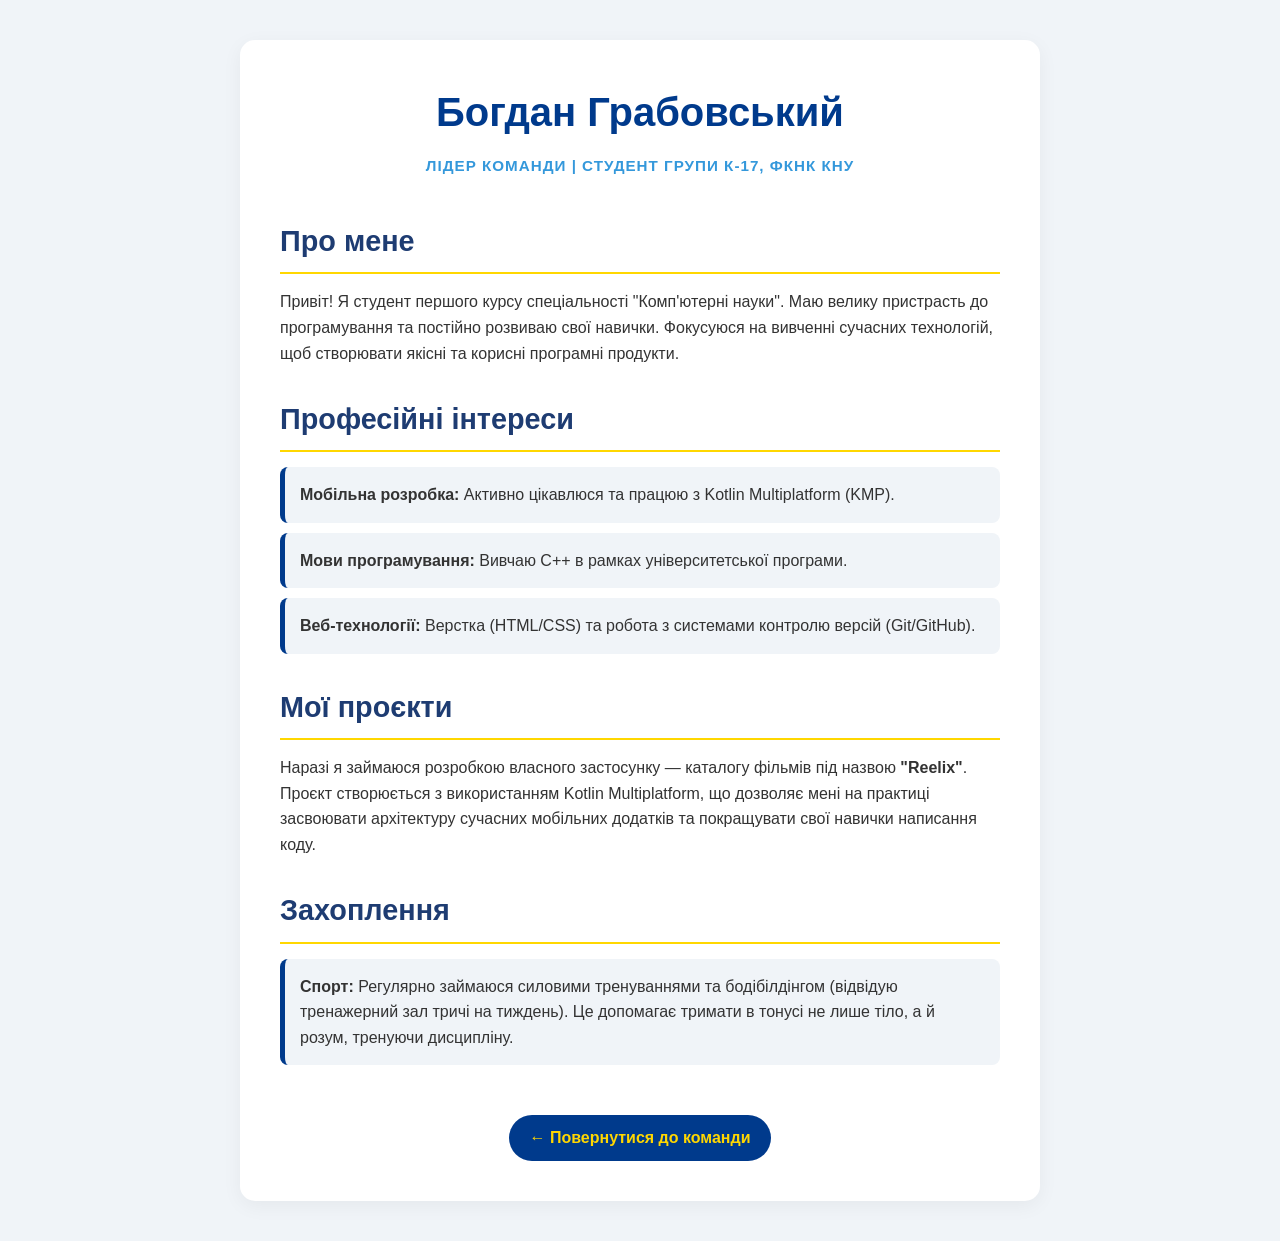
==== bohdan.html @ 6171f7dc "Add Bohdan profile page and update main page link" ====
<!DOCTYPE html>
<html lang="uk">
<head>
    <meta charset="UTF-8">
    <meta name="viewport" content="width=device-width, initial-scale=1.0">
    <title>Богдан Грабовський | Super Coders Team</title>
    <link rel="stylesheet" href="style.css">
    
    <style>
        .profile-container {
            max-width: 800px;
            margin: 40px auto;
            background: white;
            padding: 40px;
            border-radius: 15px;
            box-shadow: 0 5px 20px rgba(0, 0, 0, 0.05);
        }
        .profile-header {
            text-align: center;
            margin-bottom: 40px;
        }
        .profile-header h1 {
            color: #003a8c;
            font-size: 2.5rem;
            margin-bottom: 10px;
        }
        .profile-section {
            margin-bottom: 30px;
        }
        .profile-section h2 {
            color: #1e3c72;
            border-bottom: 2px solid #ffd700;
            padding-bottom: 8px;
            margin-bottom: 15px;
            text-align: left;
            font-size: 1.8rem;
        }
        .info-list {
            list-style-type: none;
        }
        .info-list li {
            background: #f0f4f8;
            margin-bottom: 10px;
            padding: 15px;
            border-radius: 8px;
            border-left: 5px solid #003a8c;
        }
        .back-link {
            display: inline-block;
            margin-top: 20px;
            padding: 10px 20px;
            background-color: #003a8c;
            color: #ffd700;
            text-decoration: none;
            border-radius: 25px;
            font-weight: bold;
            transition: opacity 0.3s ease;
        }
        .back-link:hover {
            opacity: 0.9;
        }
    </style>
</head>
<body>
    <main class="profile-container">
        <div class="profile-header">
            <h1>Богдан Грабовський</h1>
            <p class="role">Лідер команди | Студент групи К-17, ФКНК КНУ</p>
        </div>

        <div class="profile-section">
            <h2>Про мене</h2>
            <p>Привіт! Я студент першого курсу спеціальності "Комп'ютерні науки". Маю велику пристрасть до програмування та постійно розвиваю свої навички. Фокусуюся на вивченні сучасних технологій, щоб створювати якісні та корисні програмні продукти.</p>
        </div>

        <div class="profile-section">
            <h2>Професійні інтереси</h2>
            <ul class="info-list">
                <li><strong>Мобільна розробка:</strong> Активно цікавлюся та працюю з Kotlin Multiplatform (KMP).</li>
                <li><strong>Мови програмування:</strong> Вивчаю C++ в рамках університетської програми.</li>
                <li><strong>Веб-технології:</strong> Верстка (HTML/CSS) та робота з системами контролю версій (Git/GitHub).</li>
            </ul>
        </div>

        <div class="profile-section">
            <h2>Мої проєкти</h2>
            <p>Наразі я займаюся розробкою власного застосунку — каталогу фільмів під назвою <strong>"Reelix"</strong>. Проєкт створюється з використанням Kotlin Multiplatform, що дозволяє мені на практиці засвоювати архітектуру сучасних мобільних додатків та покращувати свої навички написання коду.</p>
        </div>

        <div class="profile-section">
            <h2>Захоплення</h2>
            <ul class="info-list">
                <li><strong>Спорт:</strong> Регулярно займаюся силовими тренуваннями та бодібілдінгом (відвідую тренажерний зал тричі на тиждень). Це допомагає тримати в тонусі не лише тіло, а й розум, тренуючи дисципліну.</li>
            </ul>
        </div>

        <div style="text-align: center;">
            <a href="index.html" class="back-link">← Повернутися до команди</a>
        </div>
    </main>
</body>
</html>
---- style.css ----
* {
    margin: 0;
    padding: 0;
    box-sizing: border-box;
    font-family: 'Segoe UI', Tahoma, Geneva, Verdana, sans-serif;
}

body {
    background-color: #f0f4f8;
    color: #333;
    line-height: 1.6;
}


.hero {
    background-color: #003a8c;
    color: #ffd700;
    text-align: center;
    padding: 60px 20px;
    box-shadow: 0 4px 10px rgba(0, 0, 0, 0.2);
}

.hero h1 {
    font-size: 3rem;
    margin-bottom: 10px;
    letter-spacing: 2px;
    text-transform: uppercase;
}

.subtitle {
    font-size: 1.2rem;
    opacity: 0.9;
}

main {
    max-width: 1100px;
    margin: 40px auto;
    padding: 0 20px;
}

h2 {
    text-align: center;
    color: #1e3c72;
    margin-bottom: 30px;
    font-size: 2.2rem;
}

.about-us {
    background: white;
    padding: 40px;
    border-radius: 15px;
    box-shadow: 0 5px 20px rgba(0, 0, 0, 0.05);
    margin-bottom: 60px;
    text-align: center;
    font-size: 1.15rem;
    color: #444;
}

.cards-container {
    display: flex;
    justify-content: center;
    gap: 30px;
    flex-wrap: wrap;
}

.team-card {
    background: white;
    flex: 1;
    min-width: 280px;
    max-width: 330px;
    padding: 30px 20px;
    border-radius: 20px;
    text-align: center;
    box-shadow: 0 5px 15px rgba(0, 0, 0, 0.08);
    transition: transform 0.3s ease, box-shadow 0.3s ease;
}

.team-card:hover {
    transform: translateY(-10px);
    box-shadow: 0 15px 30px rgba(0, 0, 0, 0.15);
}

.leader {
    border-top: 6px solid #ffaa00;
}

.card-icon {
    font-size: 3.5rem;
    margin-bottom: 15px;
}

.team-card h3 {
    color: #2c3e50;
    margin-bottom: 5px;
    font-size: 1.4rem;
}

.role {
    color: #3498db;
    font-weight: bold;
    margin-bottom: 15px;
    font-size: 0.95rem;
    text-transform: uppercase;
    letter-spacing: 1px;
}

.desc {
    font-size: 0.95rem;
    color: #666;
    margin-bottom: 20px;
}

.btn {
    display: inline-block;
    padding: 10px 20px;
    background-color: #2a5298;
    color: white;
    text-decoration: none;
    border-radius: 25px;
    font-weight: bold;
    transition: background-color 0.3s ease;
}

.btn:hover {
    background-color: #1e3c72;
}

footer {
    text-align: center;
    padding: 25px;
    background-color: #2c3e50;
    color: white;
    margin-top: 60px;
}
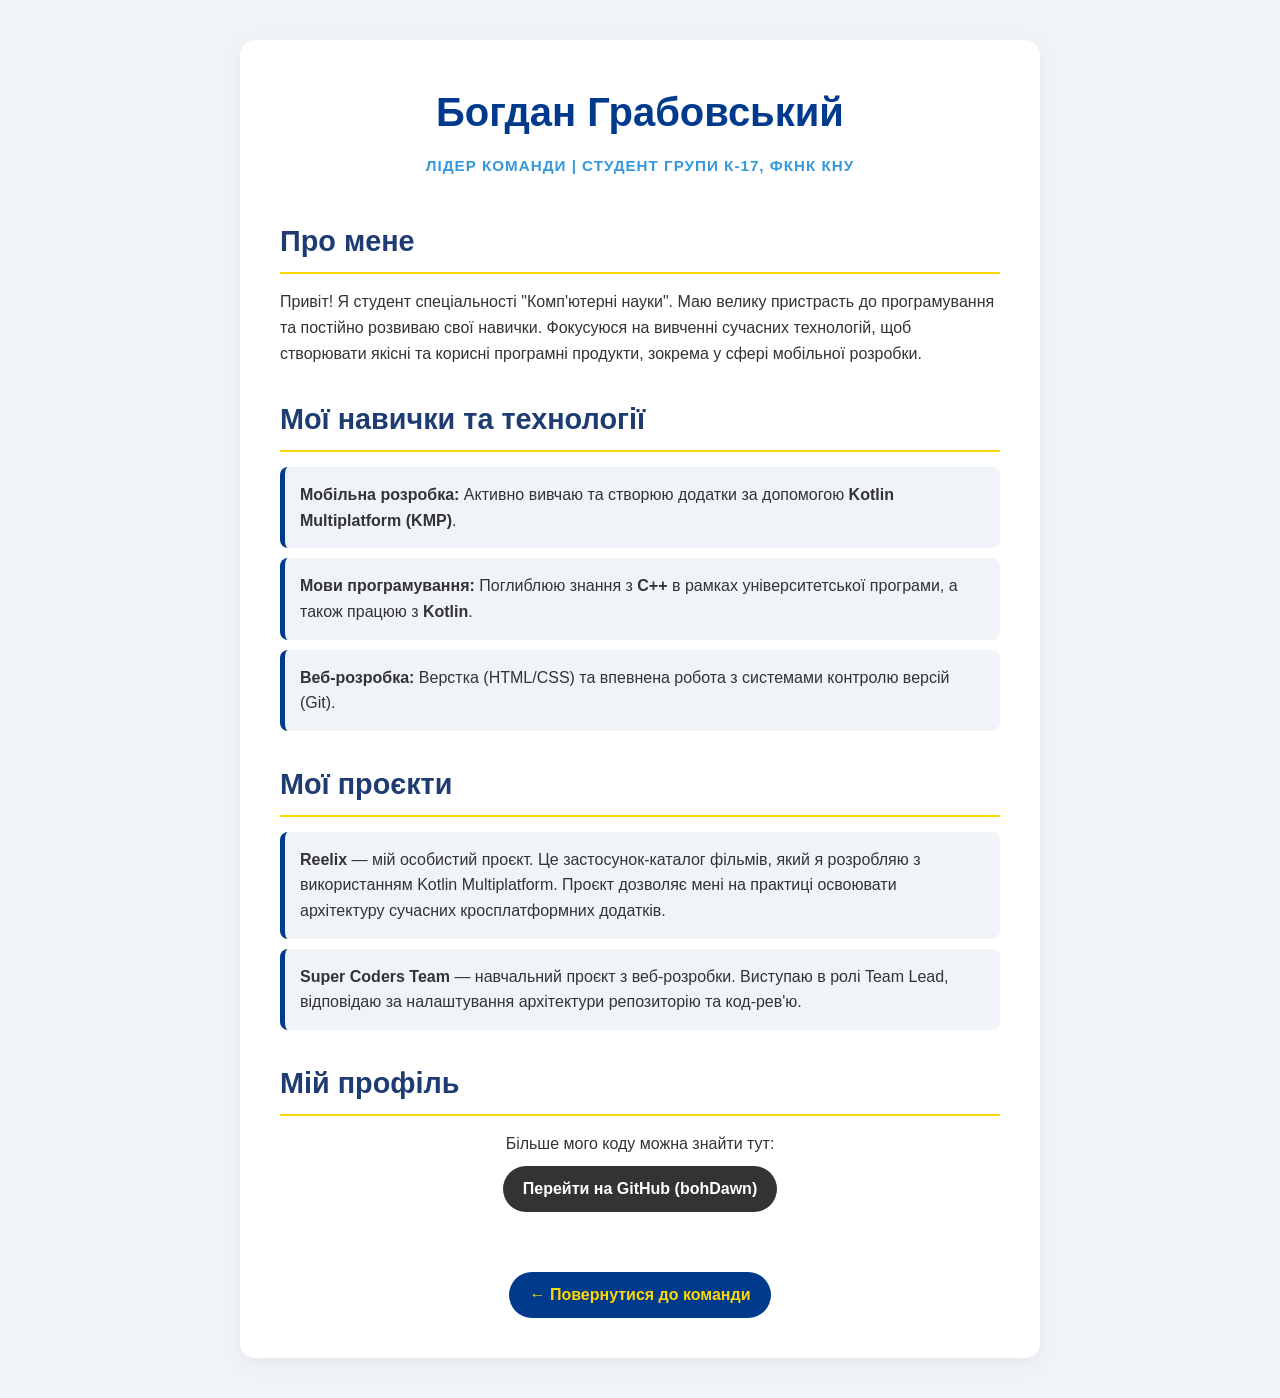
==== commit 7562af2e: "update bohdan.html" ====
--- a/bohdan.html
+++ b/bohdan.html
@@ -59,6 +59,14 @@
         .back-link:hover {
             opacity: 0.9;
         }
+        .github-btn {
+            background-color: #333;
+            color: white;
+            margin-top: 10px;
+        }
+        .github-btn:hover {
+            background-color: #000;
+        }
     </style>
 </head>
 <body>
@@ -70,31 +78,33 @@
 
         <div class="profile-section">
             <h2>Про мене</h2>
-            <p>Привіт! Я студент першого курсу спеціальності "Комп'ютерні науки". Маю велику пристрасть до програмування та постійно розвиваю свої навички. Фокусуюся на вивченні сучасних технологій, щоб створювати якісні та корисні програмні продукти.</p>
+            <p>Привіт! Я студент спеціальності "Комп'ютерні науки". Маю велику пристрасть до програмування та постійно розвиваю свої навички. Фокусуюся на вивченні сучасних технологій, щоб створювати якісні та корисні програмні продукти, зокрема у сфері мобільної розробки.</p>
         </div>
 
         <div class="profile-section">
-            <h2>Професійні інтереси</h2>
+            <h2>Мої навички та технології</h2>
             <ul class="info-list">
-                <li><strong>Мобільна розробка:</strong> Активно цікавлюся та працюю з Kotlin Multiplatform (KMP).</li>
-                <li><strong>Мови програмування:</strong> Вивчаю C++ в рамках університетської програми.</li>
-                <li><strong>Веб-технології:</strong> Верстка (HTML/CSS) та робота з системами контролю версій (Git/GitHub).</li>
+                <li><strong>Мобільна розробка:</strong> Активно вивчаю та створюю додатки за допомогою <strong>Kotlin Multiplatform (KMP)</strong>.</li>
+                <li><strong>Мови програмування:</strong> Поглиблюю знання з <strong>C++</strong> в рамках університетської програми, а також працюю з <strong>Kotlin</strong>.</li>
+                <li><strong>Веб-розробка:</strong> Верстка (HTML/CSS) та впевнена робота з системами контролю версій (Git).</li>
             </ul>
         </div>
 
         <div class="profile-section">
             <h2>Мої проєкти</h2>
-            <p>Наразі я займаюся розробкою власного застосунку — каталогу фільмів під назвою <strong>"Reelix"</strong>. Проєкт створюється з використанням Kotlin Multiplatform, що дозволяє мені на практиці засвоювати архітектуру сучасних мобільних додатків та покращувати свої навички написання коду.</p>
-        </div>
-
-        <div class="profile-section">
-            <h2>Захоплення</h2>
             <ul class="info-list">
-                <li><strong>Спорт:</strong> Регулярно займаюся силовими тренуваннями та бодібілдінгом (відвідую тренажерний зал тричі на тиждень). Це допомагає тримати в тонусі не лише тіло, а й розум, тренуючи дисципліну.</li>
+                <li><strong>Reelix</strong> — мій особистий проєкт. Це застосунок-каталог фільмів, який я розробляю з використанням Kotlin Multiplatform. Проєкт дозволяє мені на практиці освоювати архітектуру сучасних кросплатформних додатків.</li>
+                <li><strong>Super Coders Team</strong> — навчальний проєкт з веб-розробки. Виступаю в ролі Team Lead, відповідаю за налаштування архітектури репозиторію та код-рев'ю.</li>
             </ul>
         </div>
 
-        <div style="text-align: center;">
+        <div class="profile-section" style="text-align: center;">
+            <h2>Мій профіль</h2>
+            <p>Більше мого коду можна знайти тут:</p>
+            <a href="https://github.com/bohDawn" target="_blank" class="btn github-btn">Перейти на GitHub (bohDawn)</a>
+        </div>
+
+        <div style="text-align: center; margin-top: 40px;">
             <a href="index.html" class="back-link">← Повернутися до команди</a>
         </div>
     </main>
--- a/style.css
+++ b/style.css
@@ -20,12 +20,12 @@
     box-shadow: 0 4px 10px rgba(0, 0, 0, 0.2);
 }
 
-.hero h1 {
-    font-size: 3rem;
-    margin-bottom: 10px;
-    letter-spacing: 2px;
-    text-transform: uppercase;
-}
+    .hero h1 {
+        font-size: 3rem;
+        margin-bottom: 10px;
+        letter-spacing: 2px;
+        text-transform: uppercase;
+    }
 
 .subtitle {
     font-size: 1.2rem;
@@ -75,10 +75,10 @@
     transition: transform 0.3s ease, box-shadow 0.3s ease;
 }
 
-.team-card:hover {
-    transform: translateY(-10px);
-    box-shadow: 0 15px 30px rgba(0, 0, 0, 0.15);
-}
+    .team-card:hover {
+        transform: translateY(-10px);
+        box-shadow: 0 15px 30px rgba(0, 0, 0, 0.15);
+    }
 
 .leader {
     border-top: 6px solid #ffaa00;
@@ -121,9 +121,9 @@
     transition: background-color 0.3s ease;
 }
 
-.btn:hover {
-    background-color: #1e3c72;
-}
+    .btn:hover {
+        background-color: #1e3c72;
+    }
 
 footer {
     text-align: center;
@@ -131,4 +131,4 @@
     background-color: #2c3e50;
     color: white;
     margin-top: 60px;
-}+}
